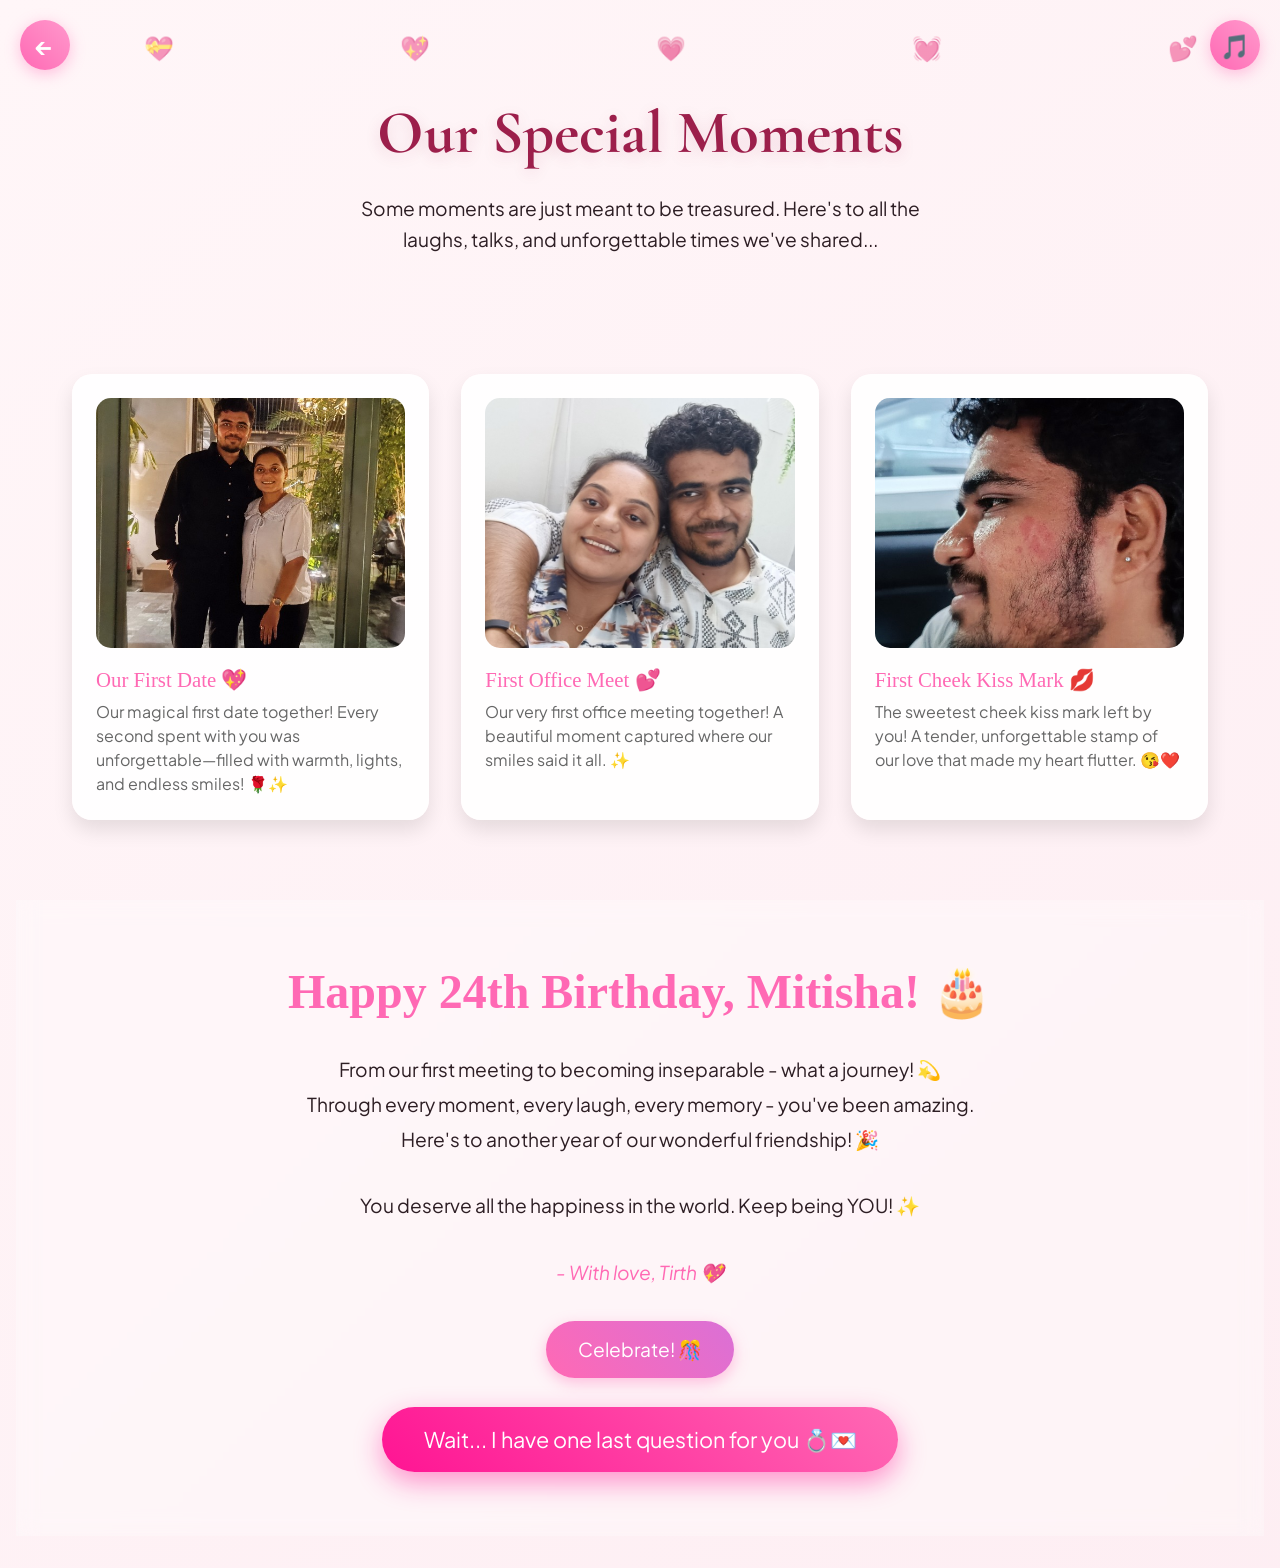
==== memories.html @ c6ab115b "Fix mobile scaling on second page and prevent back arrow/music icon from overlapping title text acro" ====
<!DOCTYPE html>
<html lang="en">
<head>
    <meta charset="UTF-8">
    <meta name="viewport" content="width=device-width, initial-scale=1.0, maximum-scale=1.0, user-scalable=no">
    <!-- CUSTOMIZE: Change the title -->
    <title>Mitisha &amp; Tirth's Memories ✨</title>
    <!-- CUSTOMIZE: Change favicon -->
    <link rel="icon" type="image/png" href="favicon.png">
    <style>
        @import url('https://fonts.googleapis.com/css2?family=Cormorant+Garamond:ital,wght@0,500;0,600;0,700;1,400&family=Playfair+Display:ital,wght@0,600;0,700;1,400&family=Great+Vibes&family=Plus+Jakarta+Sans:wght@400;500;600;700&display=swap');

        * {
            margin: 0;
            padding: 0;
            box-sizing: border-box;
        }

        body {
            min-height: 100vh;
            background: linear-gradient(135deg, #FFF6F8 0%, #FDEBF1 35%, #FFF0F5 70%, #FAE1EA 100%);
            background-size: 400% 400%;
            animation: gradientBG 15s ease infinite;
            font-family: 'Plus Jakarta Sans', sans-serif;
            color: #2D1E24;
            padding: 2rem 1rem;
            overflow-x: hidden;
        }@keyframes gradientFlow {
            0% { background-position: 0% 50%; }
            50% { background-position: 100% 50%; }
            100% { background-position: 0% 50%; }
        }

        /* Floating Hearts */
        .floating-hearts {
            position: fixed;
            width: 100%;
            height: 100%;
            pointer-events: none;
            z-index: 2;
        }

        .heart {
            position: absolute;
            font-size: 1.5rem;
            color: rgba(255, 105, 180, 0.6);
            animation: floatHeart var(--float-duration, 6s) ease-in-out infinite;
            animation-delay: var(--delay, 0s);
        }

        @keyframes floatHeart {
            0% { transform: translate(0, 100vh) rotate(0deg); }
            100% { transform: translate(var(--translate-x, 0), -100vh) rotate(360deg); }
        }

        /* Welcome Section */
        .welcome {
            text-align: center;
            padding: 4rem 2rem;
            position: relative;
            z-index: 3;
        }

        .welcome h1 {
            font-family: 'Cormorant Garamond', serif;
            font-size: 3.8rem;
            font-weight: 700;
            color: #9C1F4B;
            text-shadow: 0 4px 15px rgba(156, 31, 75, 0.15);
            animation: fadeInScale 2s ease;
        }

        .welcome p {
            font-size: 1.2rem;
            max-width: 600px;
            margin: 1.5rem auto;
            line-height: 1.6;
            animation: fadeIn 2s ease 0.5s both;
        }

        /* Memory Cards */
        .memory-container {
            max-width: 1200px;
            margin: 0 auto;
            padding: 2rem;
            display: grid;
            grid-template-columns: repeat(auto-fit, minmax(300px, 1fr));
            gap: 2rem;
            z-index: 3;
            position: relative;
        }

        .memory-card {
            background: rgba(255, 255, 255, 0.9);
            border-radius: 20px;
            padding: 1.5rem;
            box-shadow: 0 10px 20px rgba(0, 0, 0, 0.1);
            transition: all 0.5s cubic-bezier(0.4, 0, 0.2, 1);
            position: relative;
            overflow: hidden;
        }

        .memory-card:hover {
            transform: translateY(-10px) scale(1.02);
            box-shadow: 0 15px 30px rgba(0, 0, 0, 0.15);
        }

        .memory-card::before {
            content: '';
            position: absolute;
            top: 0;
            left: 0;
            width: 100%;
            height: 100%;
            background: linear-gradient(45deg, transparent, rgba(255, 255, 255, 0.4), transparent);
            transform: translateX(-100%);
            transition: 0.5s;
        }

        .memory-card:hover::before {
            transform: translateX(100%);
        }

        .memory-img {
            width: 100%;
            height: 250px;
            object-fit: cover;
            border-radius: 15px;
            margin-bottom: 1rem;
            transition: transform 0.5s ease;
        }

        .memory-card:hover .memory-img {
            transform: scale(1.05);
        }

        .memory-date {
            font-family: 'Dancing Script', cursive;
            /* CUSTOMIZE: Change date color */
            color: #ff69b4;
            font-size: 1.3rem;
            margin-bottom: 0.5rem;
        }

        .memory-caption {
            font-size: 1rem;
            line-height: 1.5;
            color: #666;
        }

        /* Final Message Section */
        .final-message {
            text-align: center;
            padding: 4rem 2rem;
            background: rgba(255, 255, 255, 0.3);
            backdrop-filter: blur(10px);
            margin-top: 3rem;
            position: relative;
            z-index: 3;
        }

        .final-message h2 {
            font-family: 'Dancing Script', cursive;
            font-size: 3rem;
            /* CUSTOMIZE: Change color */
            color: #ff69b4;
            margin-bottom: 2rem;
            animation: heartbeat 2s infinite;
        }

        @keyframes heartbeat {
            0%, 100% { transform: scale(1); }
            50% { transform: scale(1.1); }
        }

        .final-message p {
            font-size: 1.2rem;
            max-width: 800px;
            margin: 0 auto 2rem;
            line-height: 1.8;
        }

        .goodbye-btn {
            display: inline-block;
            padding: 1rem 2rem;
            font-size: 1.2rem;
            /* CUSTOMIZE: Change button gradient */
            background: linear-gradient(45deg, #ff69b4, #da70d6);
            color: white;
            border: none;
            border-radius: 50px;
            cursor: pointer;
            text-decoration: none;
            transition: all 0.3s ease;
            box-shadow: 0 5px 15px rgba(255, 105, 180, 0.4);
            animation: float 3s infinite ease-in-out;
        }

        .goodbye-btn:hover {
            transform: translateY(-5px);
            box-shadow: 0 8px 20px rgba(255, 105, 180, 0.6);
        }

        .signature {
            font-style: italic;
            font-size: 1.3rem;
            /* CUSTOMIZE: Change signature color */
            color: #ff69b4;
            margin-top: 1rem;
        }

        @keyframes float {
            0%, 100% { transform: translateY(0); }
            50% { transform: translateY(-10px); }
        }

        @keyframes fadeInScale {
            0% { opacity: 0; transform: scale(0.8); }
            100% { opacity: 1; transform: scale(1); }
        }

        @keyframes fadeIn {
            0% { opacity: 0; }
            100% { opacity: 1; }
        }

        /* Custom Scrollbar */
        ::-webkit-scrollbar {
            width: 12px;
        }

        ::-webkit-scrollbar-track {
            background: rgba(255, 255, 255, 0.4);
        }

        ::-webkit-scrollbar-thumb {
            /* CUSTOMIZE: Change scrollbar gradient */
            background: linear-gradient(45deg, #ff69b4, #da70d6);
            border-radius: 6px;
        }

        /* Responsive Design */
        @media (max-width: 768px) {
            .welcome h1 { font-size: 3rem; }
            .memory-container { grid-template-columns: 1fr; }
            .final-message h2 { font-size: 2.5rem; }
        }

        /* Music Toggle Button */
        .music-toggle {
            position: fixed;
            top: 20px;
            right: 20px;
            width: 50px;
            height: 50px;
            /* CUSTOMIZE: Change music button gradient */
            background: linear-gradient(45deg, #ff69b4, #ff99cc);
            border-radius: 50%;
            display: flex;
            align-items: center;
            justify-content: center;
            cursor: pointer;
            z-index: 1000;
            box-shadow: 0 4px 15px rgba(255, 105, 180, 0.4);
            transition: transform 0.3s, box-shadow 0.3s;
        }

        .music-toggle:hover {
            transform: scale(1.1);
            box-shadow: 0 6px 20px rgba(255, 105, 180, 0.6);
        }

        .music-toggle.playing {
            animation: musicPulse 1s ease-in-out infinite;
        }

        .music-icon {
            font-size: 1.5rem;
        }

        @keyframes musicPulse {
            0%, 100% { transform: scale(1); }
            50% { transform: scale(1.1); }
        }

        /* Back Button */
        .back-btn {
            position: fixed;
            top: 20px;
            left: 20px;
            width: 50px;
            height: 50px;
            /* CUSTOMIZE: Change back button gradient */
            background: linear-gradient(45deg, #ff69b4, #ff99cc);
            border-radius: 50%;
            display: flex;
            align-items: center;
            justify-content: center;
            cursor: pointer;
            z-index: 1000;
            box-shadow: 0 4px 15px rgba(255, 105, 180, 0.4);
            transition: transform 0.3s, box-shadow 0.3s;
            text-decoration: none;
            color: white;
            font-size: 1.5rem;
            font-weight: bold;
        }

        .back-btn:hover {
            transform: scale(1.1);
            box-shadow: 0 6px 20px rgba(255, 105, 180, 0.6);
        }

        /* Share Button */
        .share-btn {
            display: inline-block;
            padding: 1rem 2rem;
            font-size: 1.1rem;
            /* CUSTOMIZE: Change share button gradient */
            background: linear-gradient(45deg, #da70d6, #9370db);
            color: white;
            border: none;
            border-radius: 50px;
            cursor: pointer;
            margin-left: 1rem;
            transition: all 0.3s ease;
            box-shadow: 0 5px 15px rgba(218, 112, 214, 0.4);
            font-family: 'Quicksand', sans-serif;
        }

        .share-btn:hover {
            transform: translateY(-5px);
            box-shadow: 0 8px 20px rgba(218, 112, 214, 0.6);
        }

        @media (max-width: 600px) {
            body { padding: 1rem 0.5rem; }
            .welcome { padding-top: 3.5rem !important; }
            .welcome h1 { font-size: 2.3rem; line-height: 1.2; }
            .back-btn {
                top: 12px !important;
                left: 12px !important;
                width: 40px !important;
                height: 40px !important;
                font-size: 1.2rem !important;
            }
            .music-toggle {
                top: 12px !important;
                right: 12px !important;
                width: 40px !important;
                height: 40px !important;
            }
            .music-icon {
                font-size: 1.2rem !important;
            }
            .memory-card { margin-bottom: 2rem; border-radius: 18px; }
            .memory-img { height: 260px; }
            .cta-propose-btn {
                width: 92%;
                max-width: 320px;
                padding: 1.1rem 1rem;
                font-size: 1.15rem;
                touch-action: manipulation;
                -webkit-tap-highlight-color: transparent;
            }
        }
    </style>
</head>

<body>
    <audio id="bgMusic" loop>
        <source src="hbd.mp3" type="audio/mpeg">
    </audio>
    <div class="music-toggle" id="musicToggle" title="Toggle Music">
        <span class="music-icon">🎵</span>
    </div>
    <a href="timeline.html" class="back-btn" title="Go Back">←</a>

    <div class="floating-hearts">
        <div class="heart" style="--float-duration: 6s; --delay: 0s; --translate-x: 20px; left: 10%;">💝</div>
        <div class="heart" style="--float-duration: 8s; --delay: 1s; --translate-x: -30px; left: 30%;">💖</div>
        <div class="heart" style="--float-duration: 7s; --delay: 2s; --translate-x: 40px; left: 50%;">💗</div>
        <div class="heart" style="--float-duration: 9s; --delay: 3s; --translate-x: -20px; left: 70%;">💓</div>
        <div class="heart" style="--float-duration: 5s; --delay: 4s; --translate-x: 30px; left: 90%;">💕</div>
    </div>

    <section class="welcome">
        <!-- CUSTOMIZE: Change the title -->
        <h1>Our Special Moments</h1>
        <!-- CUSTOMIZE: Change the description -->
        <p>Some moments are just meant to be treasured. Here's to all the laughs, talks, and unforgettable times we've shared...</p>
    </section>

    <div class="memory-container">
        <!-- CUSTOMIZE: Add your photos and captions -->
        <!-- Copy and paste memory-card blocks for more memories -->

        <div class="memory-card">
            <img src="./photos/first-date.jpg" alt="Our First Date" class="memory-img">
            <div class="memory-date">Our First Date 💖</div>
            <div class="memory-caption">Our magical first date together! Every second spent with you was unforgettable—filled with warmth, lights, and endless smiles! 🌹✨</div>
        </div>

        <div class="memory-card">
            <img src="./photos/first-office-meet.jpg" alt="First Office Meet" class="memory-img">
            <div class="memory-date">First Office Meet 💕</div>
            <div class="memory-caption">Our very first office meeting together! A beautiful moment captured where our smiles said it all. ✨</div>
        </div>

        <div class="memory-card">
            <img src="./photos/first-cheek-kiss.jpg" alt="First Cheek Kiss Mark" class="memory-img">
            <div class="memory-date">First Cheek Kiss Mark 💋</div>
            <div class="memory-caption">The sweetest cheek kiss mark left by you! A tender, unforgettable stamp of our love that made my heart flutter. 😘❤️</div>
        </div>
    </div>

    <section class="final-message">
        <!-- CUSTOMIZE: Change name and age -->
        <h2>Happy 24th Birthday, Mitisha! 🎂</h2>
        <!-- CUSTOMIZE: Change the message -->
        <p>From our first meeting to becoming inseparable - what a journey! 💫<br>
            Through every moment, every laugh, every memory - you've been amazing.<br>
            Here's to another year of our wonderful friendship! 🎉</p>
        <p>You deserve all the happiness in the world. Keep being YOU! ✨</p>
        <!-- CUSTOMIZE: Change your name -->
        <p class="signature">- With love, Tirth 💖</p>
        <a href="#" class="goodbye-btn" onclick="celebrate()">Celebrate! 🎊</a>
        <div style="margin-top: 1.8rem;">
            <a href="propose.html" class="goodbye-btn" style="background: linear-gradient(45deg, #ff1493, #ff69b4); font-size: 1.35rem; padding: 1.2rem 2.6rem; box-shadow: 0 10px 28px rgba(255, 20, 147, 0.45); display: inline-block; animation: pulseBadge 2s infinite;">
                Wait... I have one last question for you 💍💌
            </a>
        </div>
    </section>

    <!-- Confetti Canvas -->
    <canvas id="confetti-canvas" style="position: fixed; top: 0; left: 0; width: 100%; height: 100%; pointer-events: none; z-index: 9999;"></canvas>

    <script>
        // Music control
        const bgMusic = document.getElementById('bgMusic');
        const musicToggle = document.getElementById('musicToggle');
        const musicIcon = musicToggle.querySelector('.music-icon');

        function toggleMusic() {
            if (bgMusic.paused) {
                bgMusic.play();
                musicToggle.classList.add('playing');
                musicIcon.textContent = '🎵';
                localStorage.setItem('musicPlaying', 'true');
            } else {
                bgMusic.pause();
                musicToggle.classList.remove('playing');
                musicIcon.textContent = '🔇';
                localStorage.setItem('musicPlaying', 'false');
            }
        }

        musicToggle.addEventListener('click', toggleMusic);

        if (localStorage.getItem('musicPlaying') === 'true') {
            bgMusic.play().then(() => {
                musicToggle.classList.add('playing');
                musicIcon.textContent = '🎵';
            }).catch(() => {
                musicIcon.textContent = '🔇';
            });
        }

        // Confetti Animation
        const canvas = document.getElementById('confetti-canvas');
        const ctx = canvas.getContext('2d');
        let confettiPieces = [];
        let animationId;

        function resizeCanvas() {
            canvas.width = window.innerWidth;
            canvas.height = window.innerHeight;
        }
        resizeCanvas();
        window.addEventListener('resize', resizeCanvas);

        class Confetti {
            constructor() {
                this.x = Math.random() * canvas.width;
                this.y = Math.random() * canvas.height - canvas.height;
                this.size = Math.random() * 10 + 5;
                this.speedY = Math.random() * 3 + 2;
                this.speedX = Math.random() * 2 - 1;
                this.color = ['#ff69b4', '#ffd700', '#87ceeb', '#98fb98', '#dda0dd', '#f0e68c', '#ff6347'][Math.floor(Math.random() * 7)];
                this.rotation = Math.random() * 360;
                this.rotationSpeed = Math.random() * 10 - 5;
            }

            update() {
                this.y += this.speedY;
                this.x += this.speedX;
                this.rotation += this.rotationSpeed;
            }

            draw() {
                ctx.save();
                ctx.translate(this.x, this.y);
                ctx.rotate(this.rotation * Math.PI / 180);
                ctx.fillStyle = this.color;
                ctx.fillRect(-this.size / 2, -this.size / 2, this.size, this.size / 2);
                ctx.restore();
            }
        }

        function createConfetti() {
            for (let i = 0; i < 150; i++) {
                confettiPieces.push(new Confetti());
            }
        }

        function animateConfetti() {
            ctx.clearRect(0, 0, canvas.width, canvas.height);

            confettiPieces.forEach((piece, index) => {
                piece.update();
                piece.draw();

                if (piece.y > canvas.height) {
                    confettiPieces.splice(index, 1);
                }
            });

            if (confettiPieces.length > 0) {
                animationId = requestAnimationFrame(animateConfetti);
            }
        }

        function celebrate() {
            event.preventDefault();
            createConfetti();
            animateConfetti();

            setTimeout(() => { createConfetti(); }, 500);
            setTimeout(() => { createConfetti(); }, 1000);
        }

        // Share function - CUSTOMIZE: Update the share message
        function shareWebsite() {
            const shareData = {
                title: 'Happy Birthday!',
                text: 'Check out this special birthday wish! 💖',
                url: window.location.href
            };

            if (navigator.share) {
                navigator.share(shareData)
                    .catch((err) => console.log('Share cancelled'));
            } else {
                navigator.clipboard.writeText(window.location.href).then(() => {
                    alert('Link copied to clipboard! 💖');
                }).catch(() => {
                    alert('Share this link: ' + window.location.href);
                });
            }
        }
    </script>
</body>
</html>
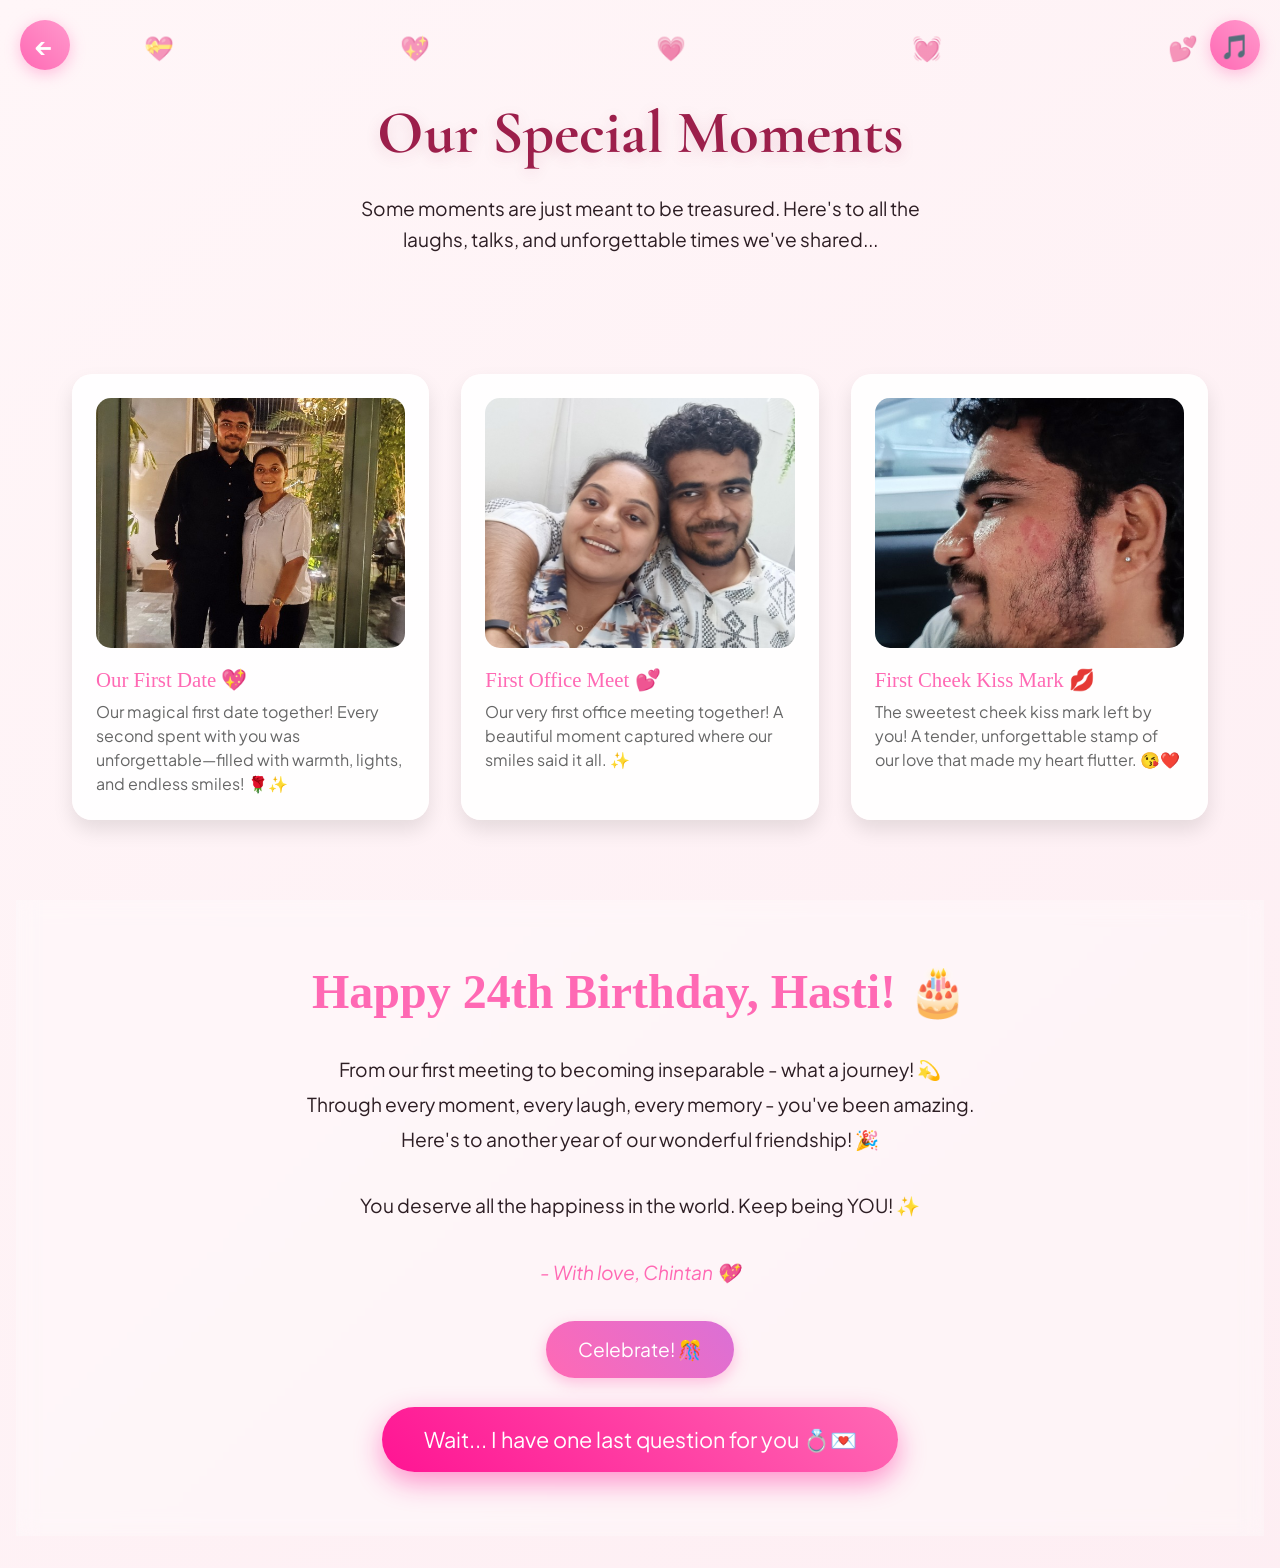
==== commit 39a68062: "Update website names to Hasti and Chintan" ====
--- a/memories.html
+++ b/memories.html
@@ -1,10 +1,10 @@
-<!DOCTYPE html>
+﻿<!DOCTYPE html>
 <html lang="en">
 <head>
     <meta charset="UTF-8">
     <meta name="viewport" content="width=device-width, initial-scale=1.0, maximum-scale=1.0, user-scalable=no">
     <!-- CUSTOMIZE: Change the title -->
-    <title>Mitisha &amp; Tirth's Memories ✨</title>
+    <title>Hasti &amp; Chintan's Memories ✨</title>
     <!-- CUSTOMIZE: Change favicon -->
     <link rel="icon" type="image/png" href="favicon.png">
     <style>
@@ -416,14 +416,14 @@
 
     <section class="final-message">
         <!-- CUSTOMIZE: Change name and age -->
-        <h2>Happy 24th Birthday, Mitisha! 🎂</h2>
+        <h2>Happy 24th Birthday, Hasti! 🎂</h2>
         <!-- CUSTOMIZE: Change the message -->
         <p>From our first meeting to becoming inseparable - what a journey! 💫<br>
             Through every moment, every laugh, every memory - you've been amazing.<br>
             Here's to another year of our wonderful friendship! 🎉</p>
         <p>You deserve all the happiness in the world. Keep being YOU! ✨</p>
         <!-- CUSTOMIZE: Change your name -->
-        <p class="signature">- With love, Tirth 💖</p>
+        <p class="signature">- With love, Chintan 💖</p>
         <a href="#" class="goodbye-btn" onclick="celebrate()">Celebrate! 🎊</a>
         <div style="margin-top: 1.8rem;">
             <a href="propose.html" class="goodbye-btn" style="background: linear-gradient(45deg, #ff1493, #ff69b4); font-size: 1.35rem; padding: 1.2rem 2.6rem; box-shadow: 0 10px 28px rgba(255, 20, 147, 0.45); display: inline-block; animation: pulseBadge 2s infinite;">
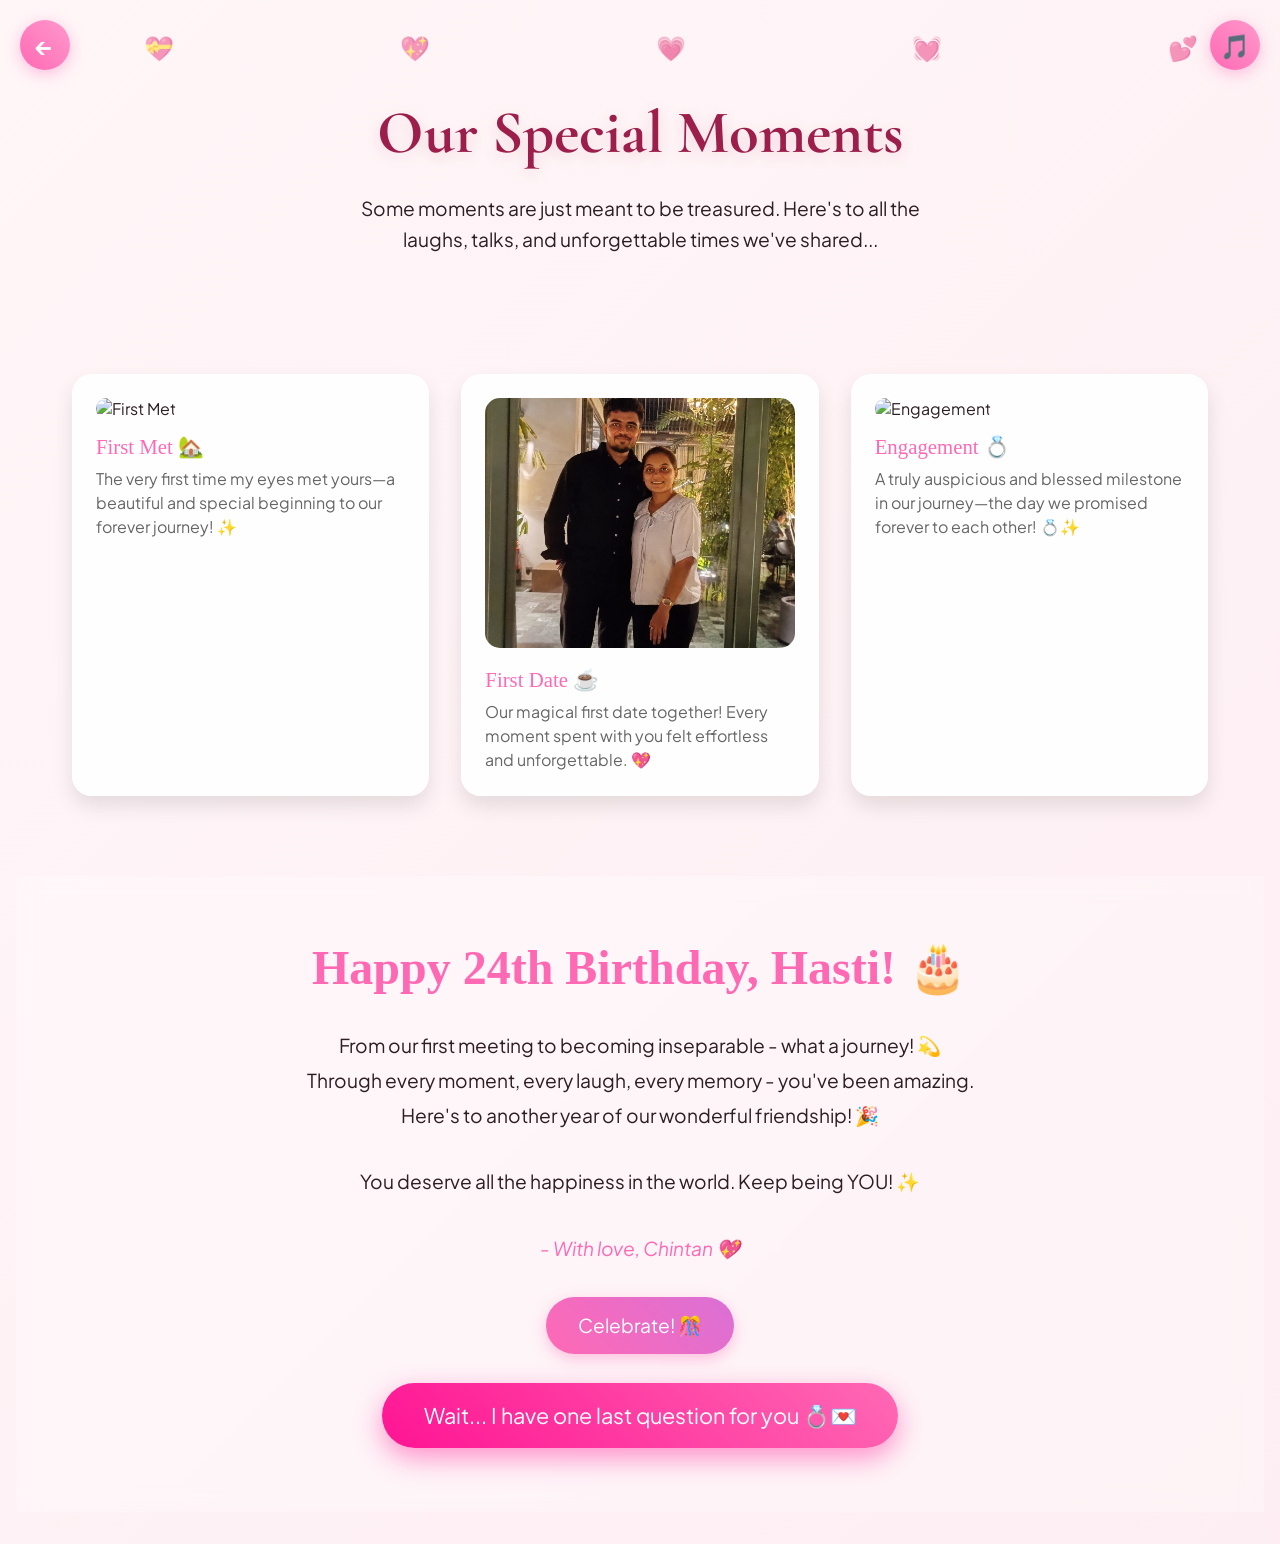
==== commit 20971ffd: "Update timeline events and memories for Chintan and Hasti" ====
--- a/memories.html
+++ b/memories.html
@@ -1,4 +1,4 @@
-﻿<!DOCTYPE html>
+<!DOCTYPE html>
 <html lang="en">
 <head>
     <meta charset="UTF-8">
@@ -396,21 +396,21 @@
         <!-- Copy and paste memory-card blocks for more memories -->
 
         <div class="memory-card">
-            <img src="./photos/first-date.jpg" alt="Our First Date" class="memory-img">
-            <div class="memory-date">Our First Date 💖</div>
-            <div class="memory-caption">Our magical first date together! Every second spent with you was unforgettable—filled with warmth, lights, and endless smiles! 🌹✨</div>
+            <img src="./photos/first-met.jpg" alt="First Met" class="memory-img">
+            <div class="memory-date">First Met 🏡</div>
+            <div class="memory-caption">The very first time my eyes met yours—a beautiful and special beginning to our forever journey! ✨</div>
         </div>
 
         <div class="memory-card">
-            <img src="./photos/first-office-meet.jpg" alt="First Office Meet" class="memory-img">
-            <div class="memory-date">First Office Meet 💕</div>
-            <div class="memory-caption">Our very first office meeting together! A beautiful moment captured where our smiles said it all. ✨</div>
+            <img src="./photos/first-date.jpg" alt="First Date" class="memory-img">
+            <div class="memory-date">First Date ☕</div>
+            <div class="memory-caption">Our magical first date together! Every moment spent with you felt effortless and unforgettable. 💖</div>
         </div>
 
         <div class="memory-card">
-            <img src="./photos/first-cheek-kiss.jpg" alt="First Cheek Kiss Mark" class="memory-img">
-            <div class="memory-date">First Cheek Kiss Mark 💋</div>
-            <div class="memory-caption">The sweetest cheek kiss mark left by you! A tender, unforgettable stamp of our love that made my heart flutter. 😘❤️</div>
+            <img src="./photos/engagement.jpg" alt="Engagement" class="memory-img">
+            <div class="memory-date">Engagement 💍</div>
+            <div class="memory-caption">A truly auspicious and blessed milestone in our journey—the day we promised forever to each other! 💍✨</div>
         </div>
     </div>
 
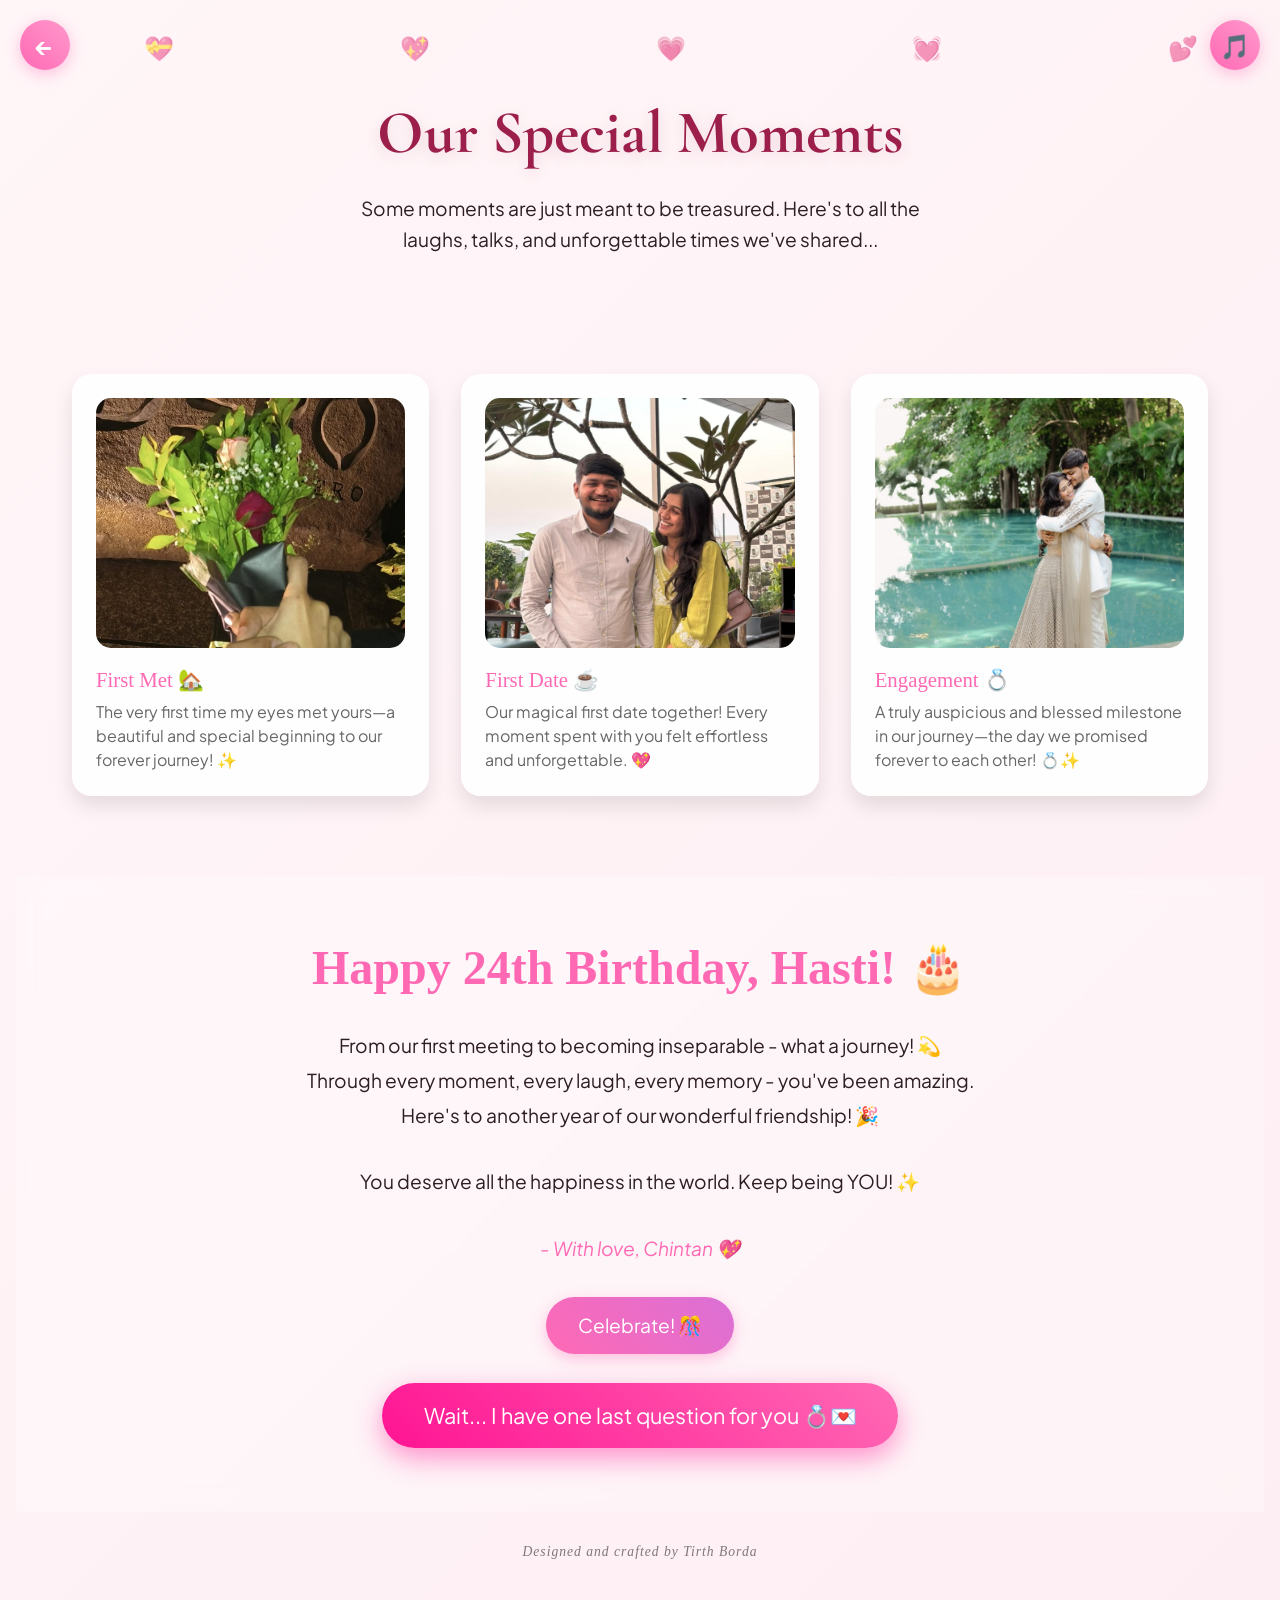
==== commit f33f72f9: "Add creator signature to all pages" ====
--- a/memories.html
+++ b/memories.html
@@ -559,5 +559,6 @@
             }
         }
     </script>
+    <div style="text-align: center; width: 100%; font-size: 0.85rem; color: rgba(0,0,0,0.5); font-family: 'Cormorant Garamond', serif; letter-spacing: 1px; padding: 2rem 0 1rem 0; font-style: italic;">Designed and crafted by Tirth Borda</div>
 </body>
 </html>
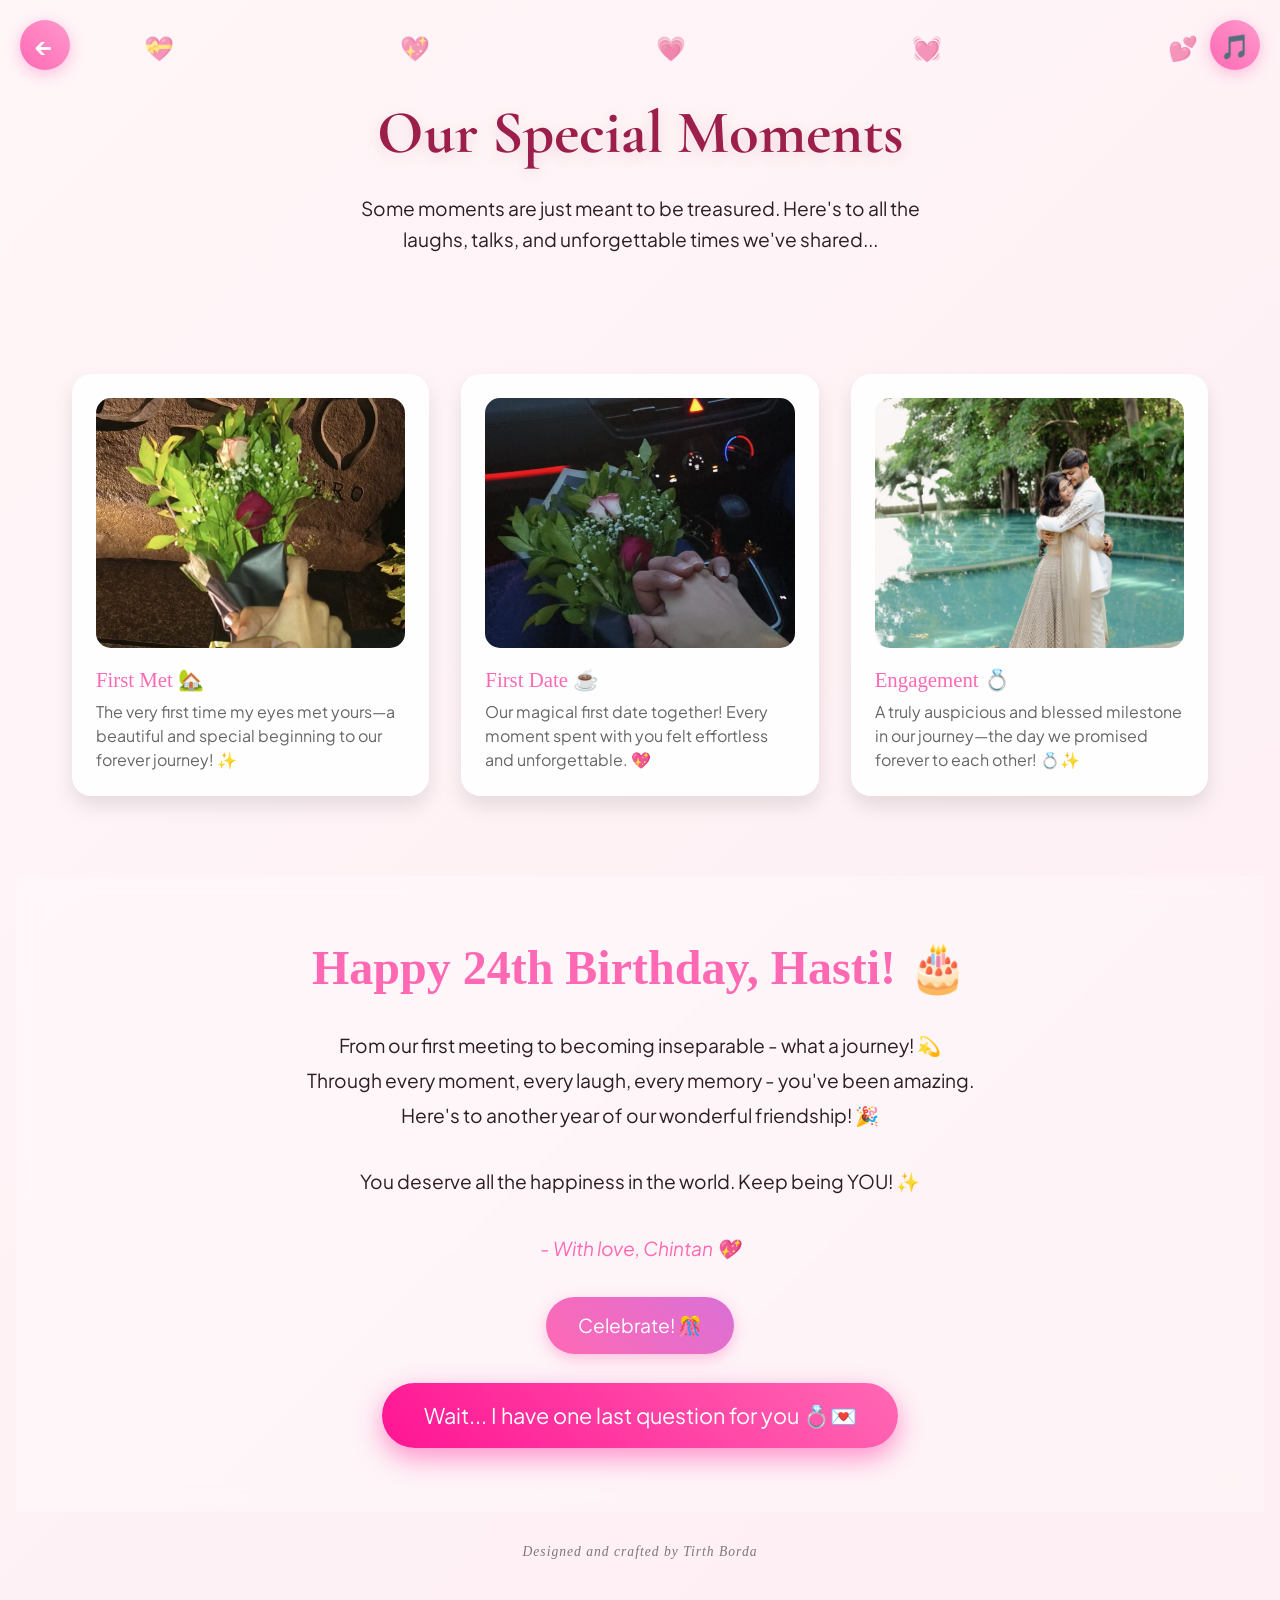
==== commit 87c49d80: "Rename first date photo to forcefully bust browser cache" ====
--- a/memories.html
+++ b/memories.html
@@ -402,7 +402,7 @@
         </div>
 
         <div class="memory-card">
-            <img src="./photos/first-date.jpg" alt="First Date" class="memory-img">
+            <img src="./photos/first-date-car.jpg" alt="First Date" class="memory-img">
             <div class="memory-date">First Date ☕</div>
             <div class="memory-caption">Our magical first date together! Every moment spent with you felt effortless and unforgettable. 💖</div>
         </div>
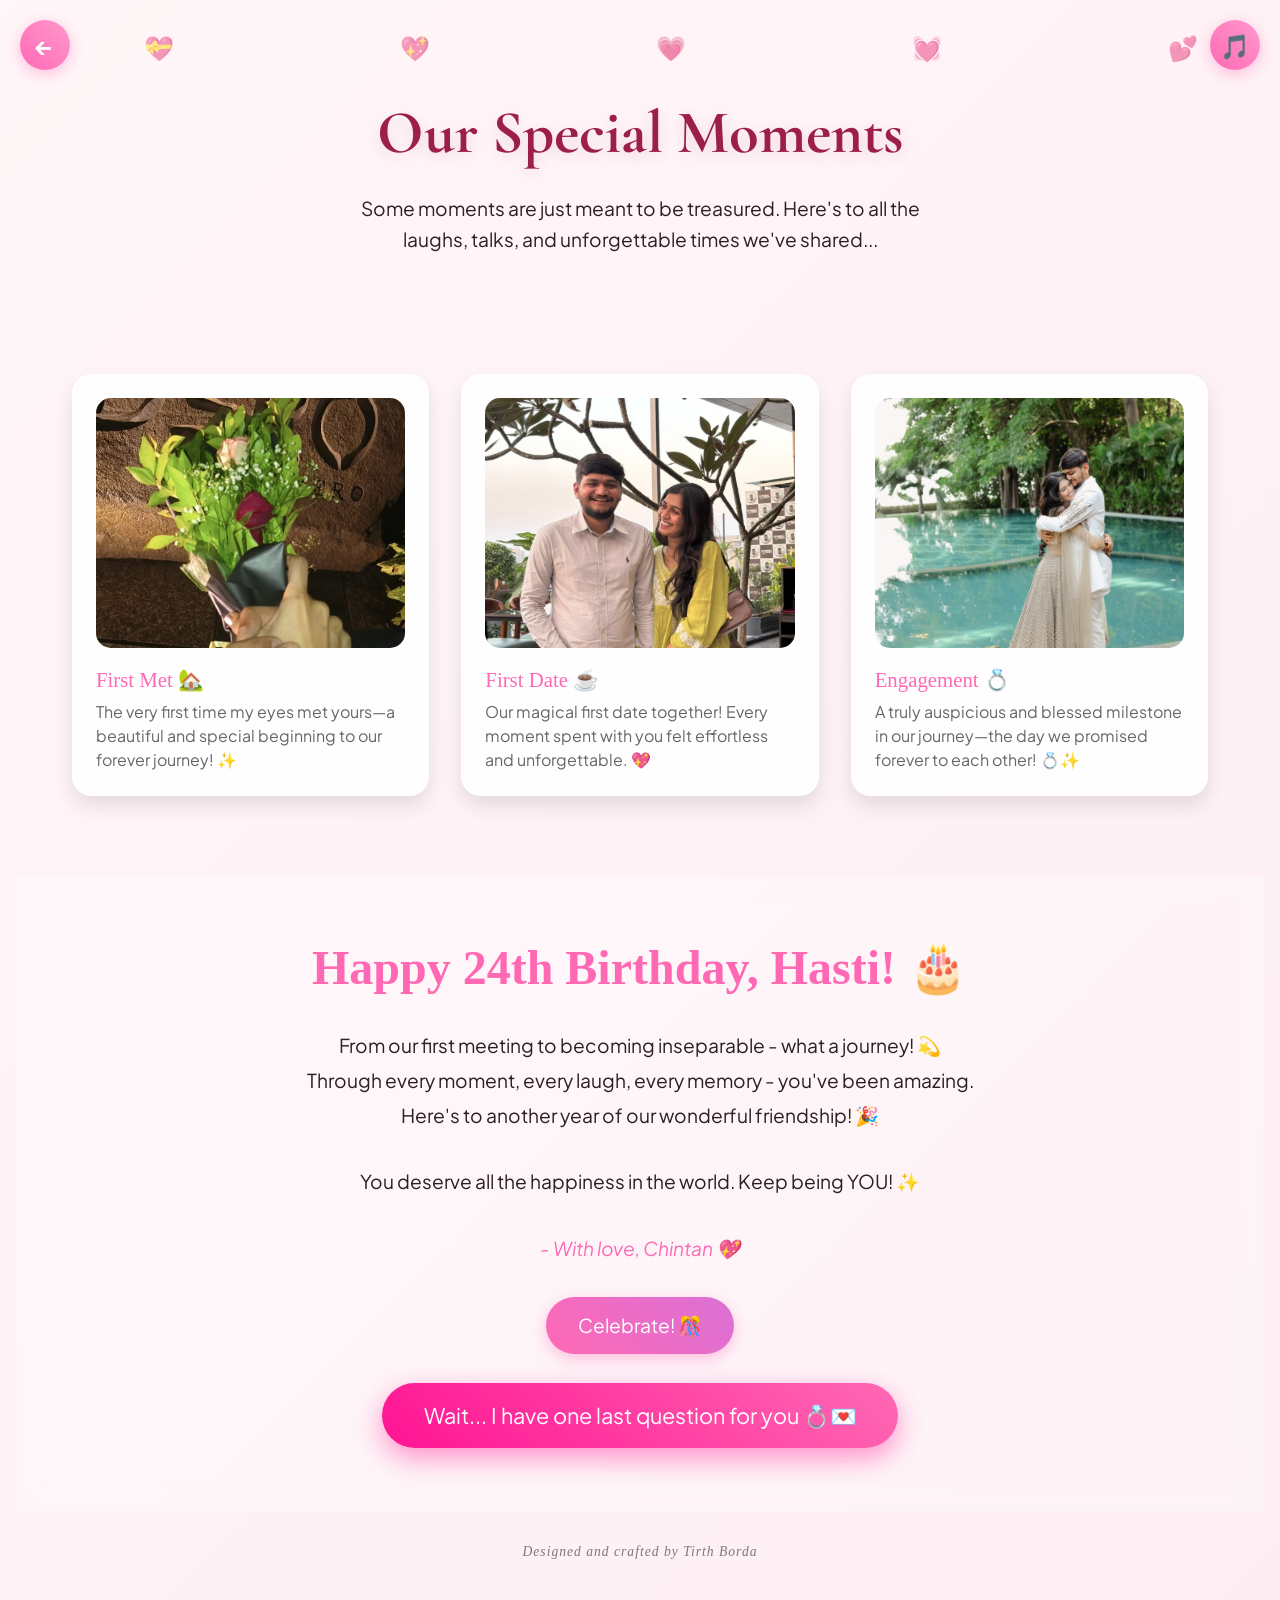
==== commit b7b858b0: "Change first date photo to standing photo" ====
--- a/memories.html
+++ b/memories.html
@@ -402,7 +402,7 @@
         </div>
 
         <div class="memory-card">
-            <img src="./photos/first-date-car.jpg" alt="First Date" class="memory-img">
+            <img src="./photos/first-date-standing.jpg" alt="First Date" class="memory-img">
             <div class="memory-date">First Date ☕</div>
             <div class="memory-caption">Our magical first date together! Every moment spent with you felt effortless and unforgettable. 💖</div>
         </div>
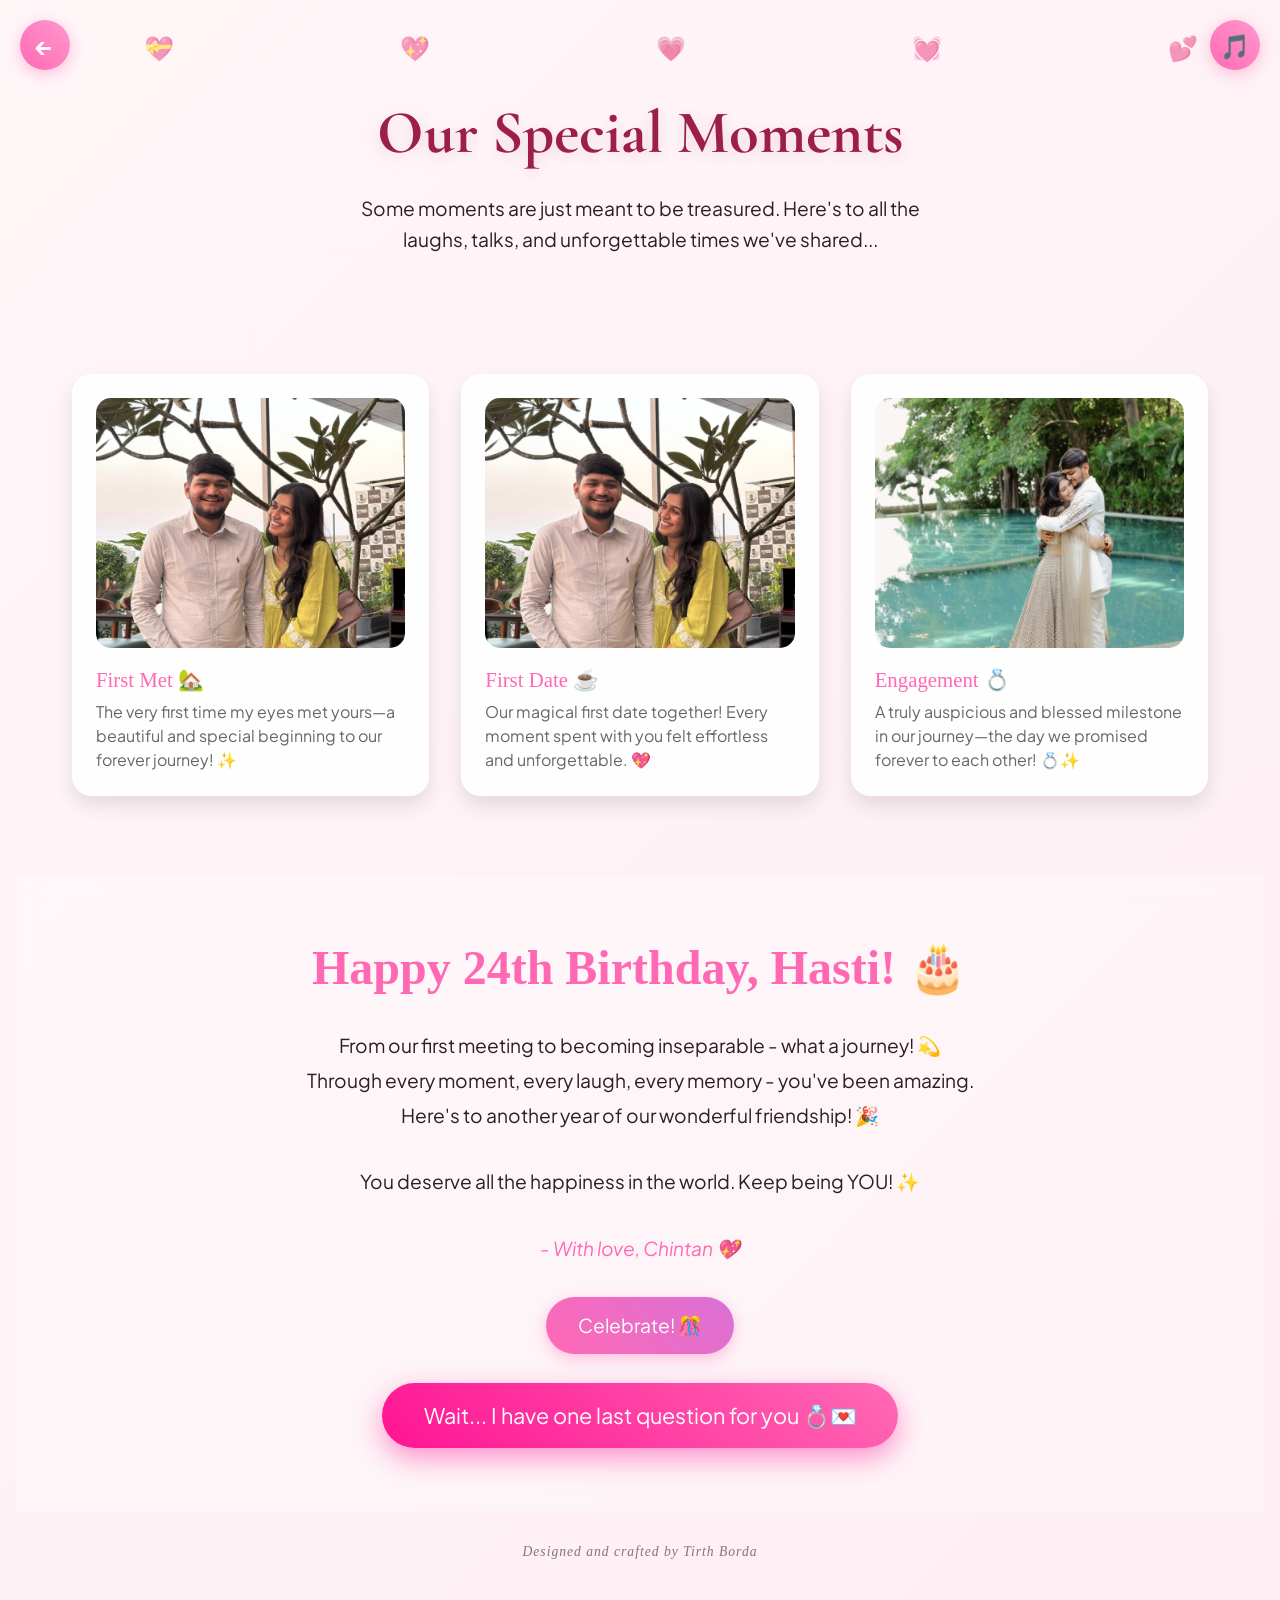
==== commit e602cc4c: "Update First Met photo to standing photo" ====
--- a/memories.html
+++ b/memories.html
@@ -396,7 +396,7 @@
         <!-- Copy and paste memory-card blocks for more memories -->
 
         <div class="memory-card">
-            <img src="./photos/first-met.jpg" alt="First Met" class="memory-img">
+            <img src="./photos/first-met-standing.jpg" alt="First Met" class="memory-img">
             <div class="memory-date">First Met 🏡</div>
             <div class="memory-caption">The very first time my eyes met yours—a beautiful and special beginning to our forever journey! ✨</div>
         </div>
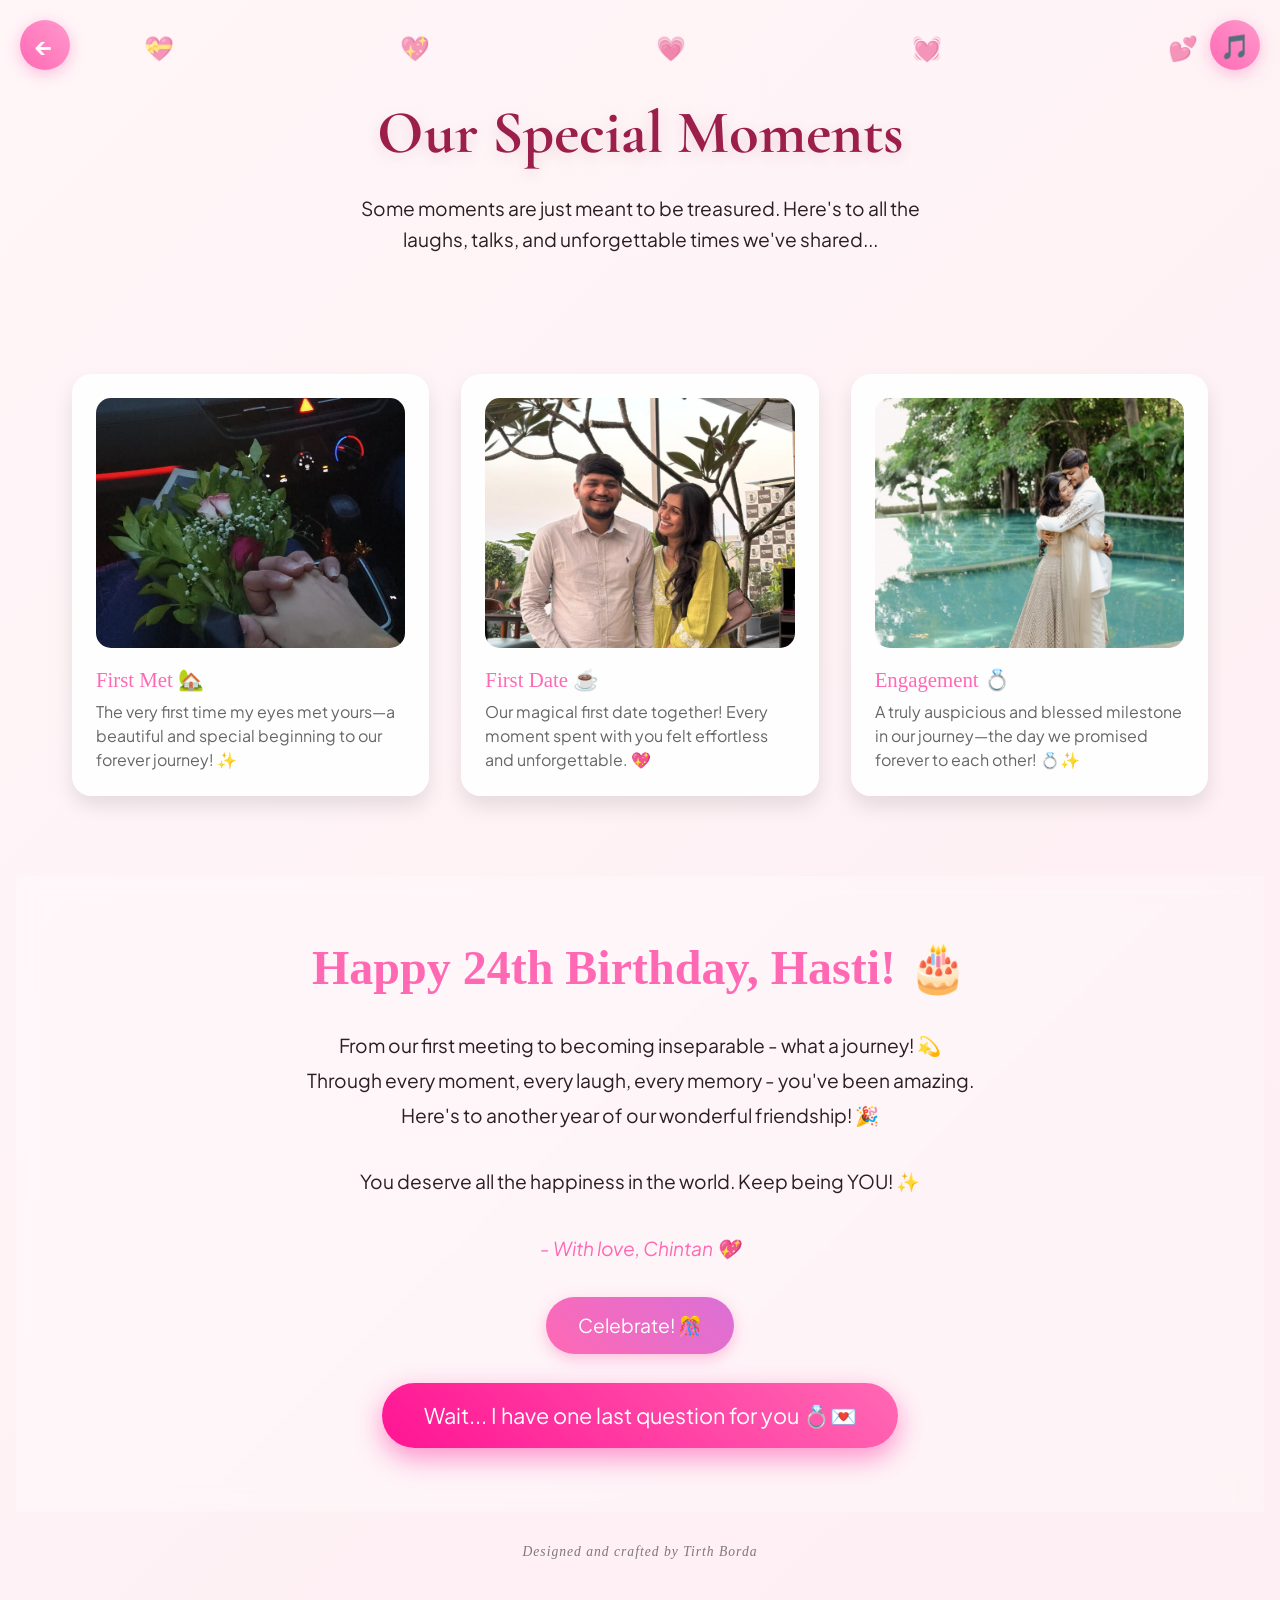
==== commit 768f6626: "Update First Met photo to car photo" ====
--- a/memories.html
+++ b/memories.html
@@ -396,7 +396,7 @@
         <!-- Copy and paste memory-card blocks for more memories -->
 
         <div class="memory-card">
-            <img src="./photos/first-met-standing.jpg" alt="First Met" class="memory-img">
+            <img src="./photos/first-met-car.jpg" alt="First Met" class="memory-img">
             <div class="memory-date">First Met 🏡</div>
             <div class="memory-caption">The very first time my eyes met yours—a beautiful and special beginning to our forever journey! ✨</div>
         </div>
